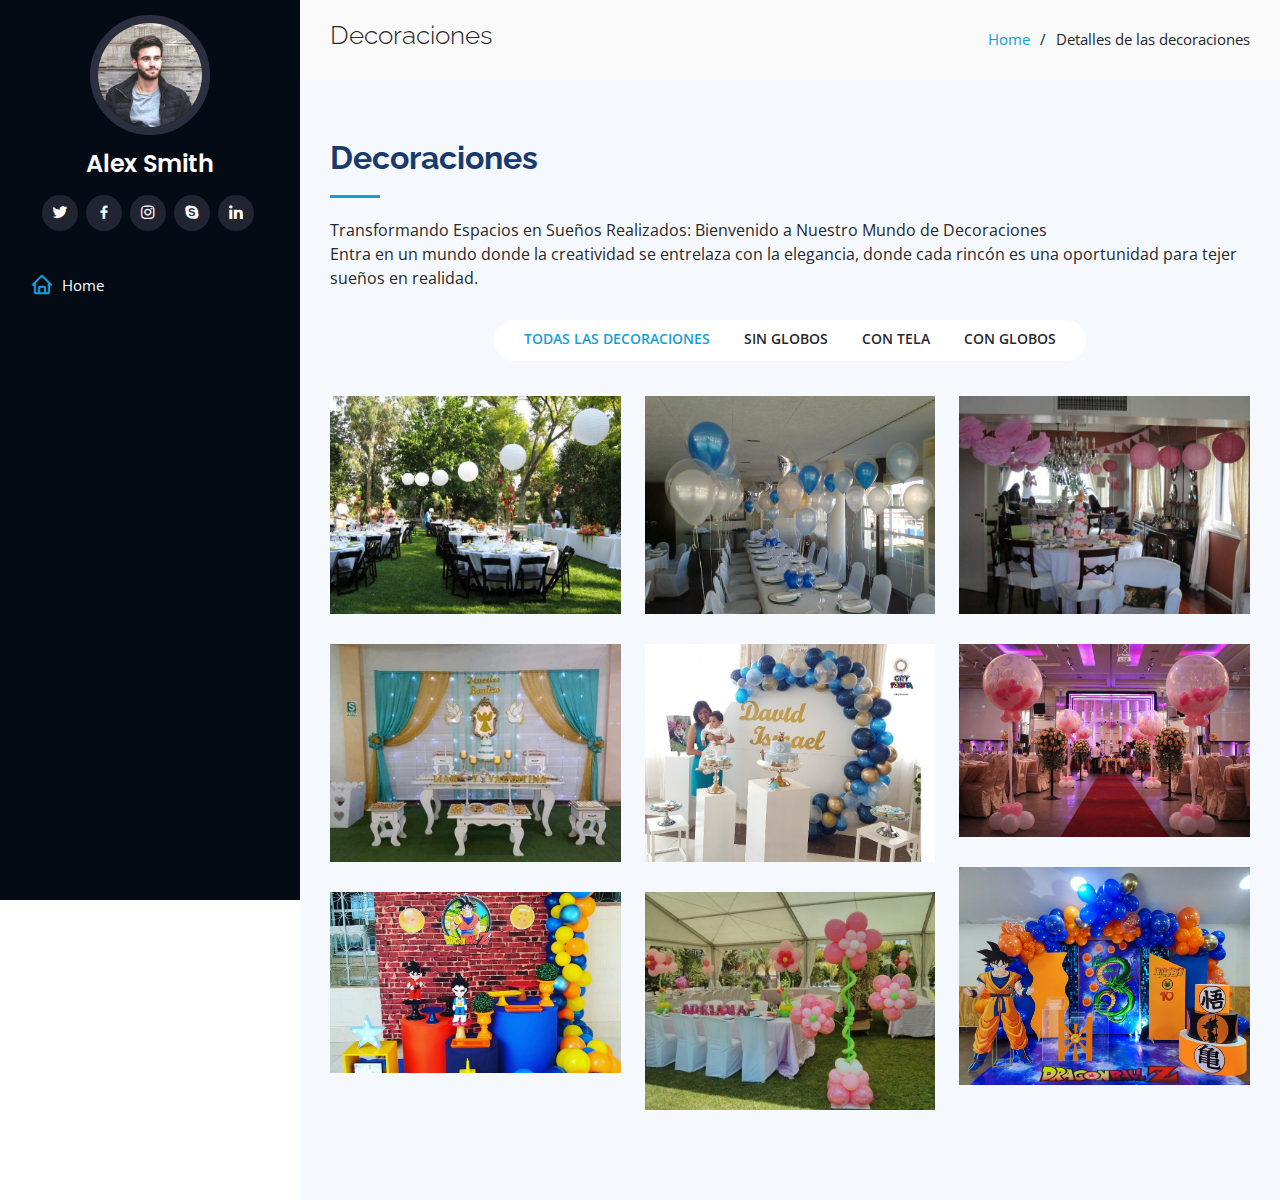
==== iPortfolio/portfolio-details.html @ d612d263 "commit inicial" ====
<!DOCTYPE html>
<html lang="es">

<head>
  <meta charset="utf-8">
  <meta content="width=device-width, initial-scale=1.0" name="viewport">

  <title>Detalle de las Decoraciones</title>
  <meta content="" name="description">
  <meta content="" name="keywords">

  <!-- Favicons -->
  <link href="assets/img/Icono Nuevo.ico" rel="icon">
  <link href="assets/img/apple-touch-icon.png" rel="apple-touch-icon">

  <!-- Google Fonts -->
  <link href="https://fonts.googleapis.com/css?family=Open+Sans:300,300i,400,400i,600,600i,700,700i|Raleway:300,300i,400,400i,500,500i,600,600i,700,700i|Poppins:300,300i,400,400i,500,500i,600,600i,700,700i" rel="stylesheet">

  <!-- Vendor CSS Files -->
  <link href="assets/vendor/aos/aos.css" rel="stylesheet">
  <link href="assets/vendor/bootstrap/css/bootstrap.min.css" rel="stylesheet">
  <link href="assets/vendor/bootstrap-icons/bootstrap-icons.css" rel="stylesheet">
  <link href="assets/vendor/boxicons/css/boxicons.min.css" rel="stylesheet">
  <link href="assets/vendor/glightbox/css/glightbox.min.css" rel="stylesheet">
  <link href="assets/vendor/swiper/swiper-bundle.min.css" rel="stylesheet">

  <!-- Template Main CSS File -->
  <link href="assets/css/style.css" rel="stylesheet">

  <!-- =======================================================
  * Template Name: iPortfolio
  * Updated: Jul 27 2023 with Bootstrap v5.3.1
  * Template URL: https://bootstrapmade.com/iportfolio-bootstrap-portfolio-websites-template/
  * Author: BootstrapMade.com
  * License: https://bootstrapmade.com/license/
  ======================================================== -->
</head>

<body>

  <!-- ======= Mobile nav toggle button ======= -->
  <i class="bi bi-list mobile-nav-toggle d-xl-none"></i>

  <!-- ======= Header ======= -->
  <header id="header">
    <div class="d-flex flex-column">

      <div class="profile">
        <img src="assets/img/profile-img.jpg" alt="" class="img-fluid rounded-circle">
        <h1 class="text-light"><a href="index.html">Alex Smith</a></h1>
        <div class="social-links mt-3 text-center">
          <a href="#" class="twitter"><i class="bx bxl-twitter"></i></a>
          <a href="#" class="facebook"><i class="bx bxl-facebook"></i></a>
          <a href="#" class="instagram"><i class="bx bxl-instagram"></i></a>
          <a href="#" class="google-plus"><i class="bx bxl-skype"></i></a>
          <a href="#" class="linkedin"><i class="bx bxl-linkedin"></i></a>
        </div>
      </div>

      <nav id="navbar" class="nav-menu navbar">
        <ul>
          <li><a href="index.html" class="nav-link scrollto active"><i class="bx bx-home"></i> <span>Home</span></a></li>
        </ul>
      </nav><!-- .nav-menu -->
    </div>
  </header><!-- End Header -->

  <main id="main">

    <!-- ======= Breadcrumbs ======= -->
    <section id="breadcrumbs" class="breadcrumbs">
      <div class="container">

        <div class="d-flex justify-content-between align-items-center">
          <h2>Decoraciones</h2>
          <ol>
            <li><a href="index.html">Home</a></li>
            <li>Detalles de las decoraciones</li>
          </ol>
        </div>

      </div>
    </section><!-- End Breadcrumbs -->

    <section id="portfolio" class="portfolio section-bg">
      <div class="container">

        <div class="section-title">
          <h2>Decoraciones</h2>
          <p> Transformando Espacios en Sueños Realizados: Bienvenido a Nuestro Mundo de Decoraciones  </p>
          <p>Entra en un mundo donde la creatividad se entrelaza con la elegancia, donde cada rincón es una oportunidad para tejer sueños en realidad.</p>
        </div>

        <div class="row" data-aos="fade-up">
          <div class="col-lg-12 d-flex justify-content-center">
            <ul id="portfolio-flters">
              <li data-filter="*" class="filter-active">Todas las decoraciones</li>
              <li data-filter=".filter-app">Sin Globos</li>
              <li data-filter=".filter-card">Con tela</li>
              <li data-filter=".filter-web">Con Globos</li>
            </ul>
          </div>
        </div>

        <div class="row portfolio-container" data-aos="fade-up" data-aos-delay="100">

          <div class="col-lg-4 col-md-6 portfolio-item filter-app">
            <div class="portfolio-wrap">
              <img src="assets/img/portfolio/decoracion sin globo 1.jpg" class="img-fluid" alt="">
              <div class="portfolio-links">
                <a href="assets/img/portfolio/decoracion sin globo 1.jpg" data-gallery="portfolioGallery" class="portfolio-lightbox" title="App 1"><i class="bx bx-plus"></i></a>
                <a href="portfolio-details.html" title="More Details"><i class="bx bx-link"></i></a>
              </div>
            </div>
          </div>

          <div class="col-lg-4 col-md-6 portfolio-item filter-web">
            <div class="portfolio-wrap">
              <img src="assets/img/portfolio/Decoracion con Globos3.jpg" class="img-fluid" alt="">
              <div class="portfolio-links">
                <a href="assets/img/portfolio/Decoracion con Globos3.jpg" data-gallery="portfolioGallery" class="portfolio-lightbox" title="Web 3"><i class="bx bx-plus"></i></a>
                <a href="portfolio-details.html" title="More Details"><i class="bx bx-link"></i></a>
              </div>
            </div>
          </div>

          <div class="col-lg-4 col-md-6 portfolio-item filter-app">
            <div class="portfolio-wrap">
              <img src="assets/img/portfolio/decoracion sin globos 2.jpg" class="img-fluid" alt="">
              <div class="portfolio-links">
                <a href="assets/img/portfolio/decoracion sin globos 2.jpg" data-gallery="portfolioGallery" class="portfolio-lightbox" title="App 2"><i class="bx bx-plus"></i></a>
                <a href="portfolio-details.html" title="More Details"><i class="bx bx-link"></i></a>
              </div>
            </div>
          </div>

          <div class="col-lg-4 col-md-6 portfolio-item filter-card">
            <div class="portfolio-wrap">
              <img src="assets/img/portfolio/Decoracion con tela1.jpg" class="img-fluid" alt="">
              <div class="portfolio-links">
                <a href="assets/img/portfolio/Decoracion con tela1.jpg" data-gallery="portfolioGallery" class="portfolio-lightbox" title="Card 2"><i class="bx bx-plus"></i></a>
                <a href="portfolio-details.html" title="More Details"><i class="bx bx-link"></i></a>
              </div>
            </div>
          </div>

          <div class="col-lg-4 col-md-6 portfolio-item filter-web">
            <div class="portfolio-wrap">
              <img src="assets/img/portfolio/Decoracion con Globos2.jpg" class="img-fluid" alt="">
              <div class="portfolio-links">
                <a href="assets/img/portfolio/Decoracion con Globos2.jpg" data-gallery="portfolioGallery" class="portfolio-lightbox" title="Web 2"><i class="bx bx-plus"></i></a>
                <a href="portfolio-details.html" title="More Details"><i class="bx bx-link"></i></a>
              </div>
            </div>
          </div>

          <div class="col-lg-4 col-md-6 portfolio-item filter-app">
            <div class="portfolio-wrap">
              <img src="assets/img/portfolio/Decoracion sin globos 3.jpg" class="img-fluid" alt="">
              <div class="portfolio-links">
                <a href="assets/img/portfolio/Decoracion sin globos 3.jpg" data-gallery="portfolioGallery" class="portfolio-lightbox" title="App 3"><i class="bx bx-plus"></i></a>
                <a href="portfolio-details.html" title="More Details"><i class="bx bx-link"></i></a>
              </div>
            </div>
          </div>

          <div class="col-lg-4 col-md-6 portfolio-item filter-card">
            <div class="portfolio-wrap">
              <img src="assets/img/portfolio/Decoracion con tela2.jpg" class="img-fluid" alt="">
              <div class="portfolio-links">
                <a href="assets/img/portfolio/Decoracion con tela2.jpg" data-gallery="portfolioGallery" class="portfolio-lightbox" title="Card 1"><i class="bx bx-plus"></i></a>
                <a href="portfolio-details.html" title="More Details"><i class="bx bx-link"></i></a>
              </div>
            </div>
          </div>

          <div class="col-lg-4 col-md-6 portfolio-item filter-card">
            <div class="portfolio-wrap">
              <img src="assets/img/portfolio/Decoracion con tela3.jpg" class="img-fluid" alt="">
              <div class="portfolio-links">
                <a href="assets/img/portfolio/Decoracion con tela3.jpg" data-gallery="portfolioGallery" class="portfolio-lightbox" title="Card 3"><i class="bx bx-plus"></i></a>
                <a href="portfolio-details.html" title="More Details"><i class="bx bx-link"></i></a>
              </div>
            </div>
          </div>

          <div class="col-lg-4 col-md-6 portfolio-item filter-web">
            <div class="portfolio-wrap">
              <img src="assets/img/portfolio/Decoracion con Globos1.jpg" class="img-fluid" alt="">
              <div class="portfolio-links">
                <a href="assets/img/portfolio/Decoracion con Globos1.jpg" data-gallery="portfolioGallery" class="portfolio-lightbox" title="Web 3"><i class="bx bx-plus"></i></a>
                <a href="portfolio-details.html" title="More Details"><i class="bx bx-link"></i></a>
              </div>
            </div>

    </div>

  </div>

  <a href="#" class="back-to-top d-flex align-items-center justify-content-center"><i class="bi bi-arrow-up-short"></i></a>

  <!-- Vendor JS Files -->
  <script src="assets/vendor/purecounter/purecounter_vanilla.js"></script>
  <script src="assets/vendor/aos/aos.js"></script>
  <script src="assets/vendor/bootstrap/js/bootstrap.bundle.min.js"></script>
  <script src="assets/vendor/glightbox/js/glightbox.min.js"></script>
  <script src="assets/vendor/isotope-layout/isotope.pkgd.min.js"></script>
  <script src="assets/vendor/swiper/swiper-bundle.min.js"></script>
  <script src="assets/vendor/typed.js/typed.umd.js"></script>
  <script src="assets/vendor/waypoints/noframework.waypoints.js"></script>
  <script src="assets/vendor/php-email-form/validate.js"></script>

  <!-- Template Main JS File -->
  <script src="assets/js/main.js"></script>

</body>

</html>
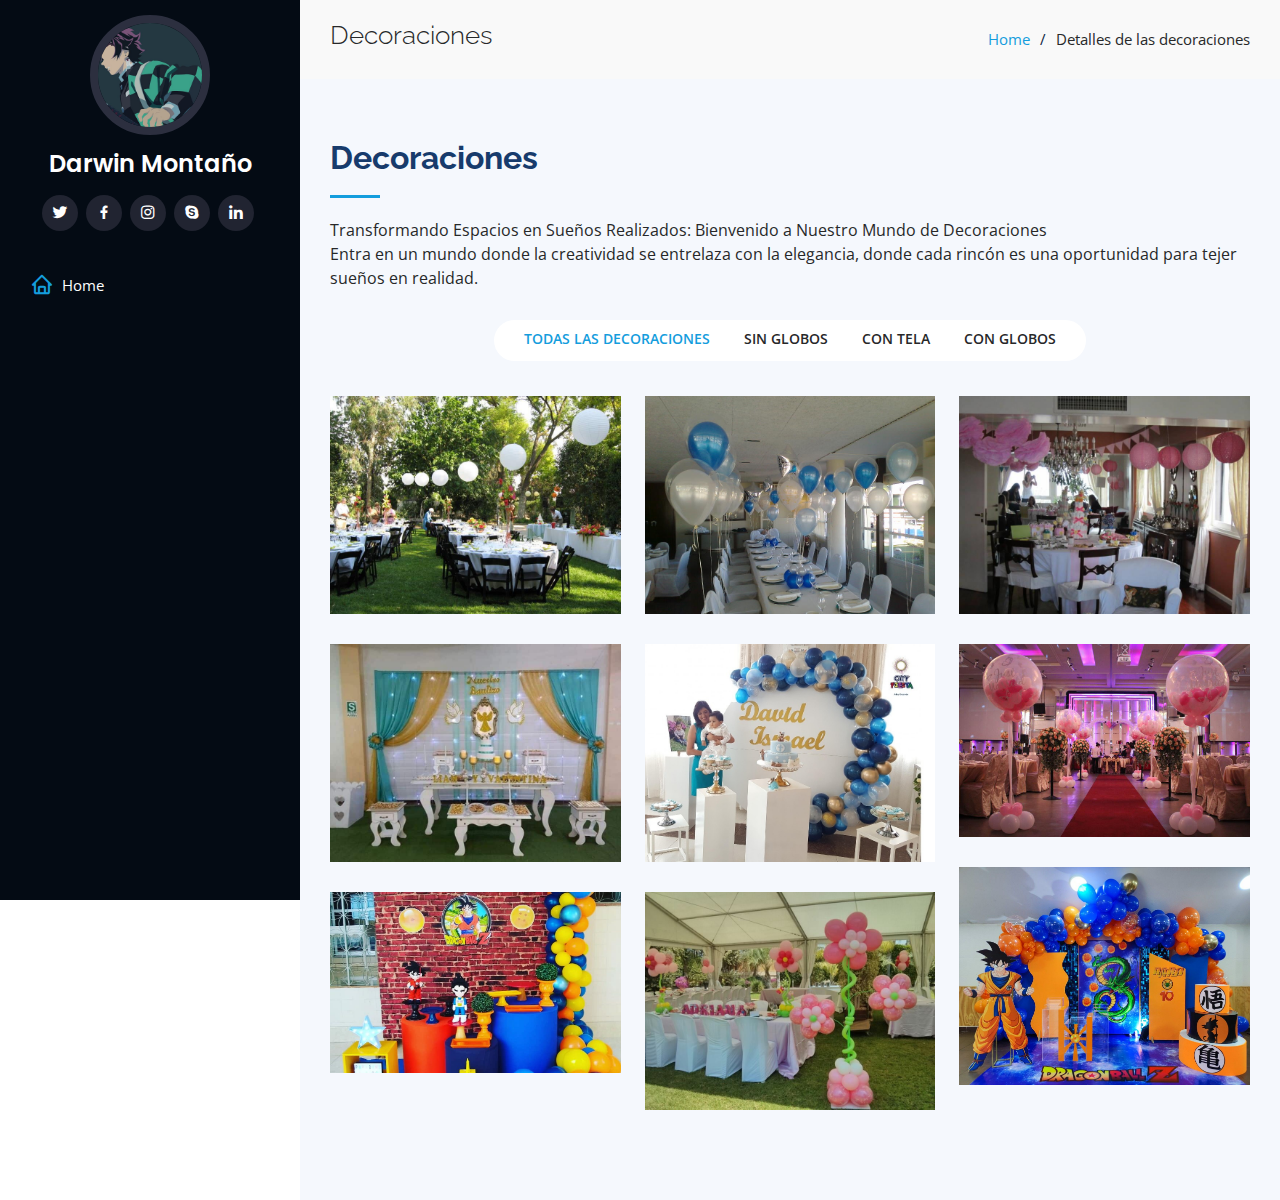
==== commit d25c2fc0: "Agregue un cambio, con el creador de la pagina" ====
--- a/iPortfolio/portfolio-details.html
+++ b/iPortfolio/portfolio-details.html
@@ -46,8 +46,8 @@
     <div class="d-flex flex-column">
 
       <div class="profile">
-        <img src="assets/img/profile-img.jpg" alt="" class="img-fluid rounded-circle">
-        <h1 class="text-light"><a href="index.html">Alex Smith</a></h1>
+        <img src="assets/img/Tanjiro.jpg" alt="" class="img-fluid rounded-circle">
+        <h1 class="text-light"><a href="index.html">Darwin Montaño</a></h1>
         <div class="social-links mt-3 text-center">
           <a href="#" class="twitter"><i class="bx bxl-twitter"></i></a>
           <a href="#" class="facebook"><i class="bx bxl-facebook"></i></a>
